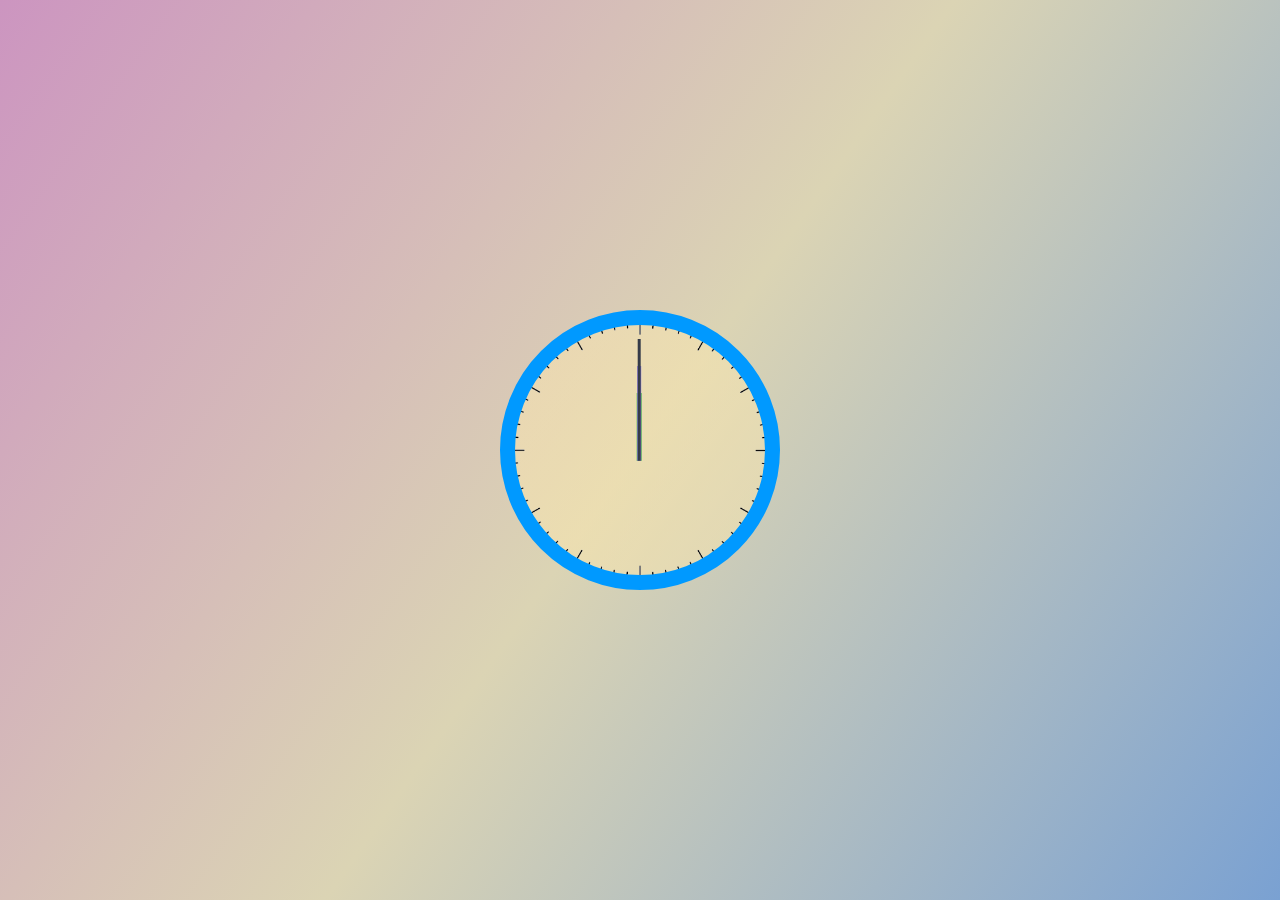
==== Day-2__JavaScript_and_CSS/index.html @ aa9ccfd3 "Designed a Clock with HTML And CSS From Scratch" ====
<!DOCTYPE html>
<html lang="en">
<head>
    <meta charset="UTF-8">
    <meta name="viewport" content="width=device-width, initial-scale=1.0">
    <link rel="stylesheet" href="style.css">
    <title>Js and Css Clock</title>
</head>
<body>
    <div class="container">
        <div class="clock">
            <div class="hour"></div>
            <div class="min"></div>
            <div class="sec"></div>
        </div>
    </div>

    <script>
        
    </script>
</body>
</html>
---- Day-2__JavaScript_and_CSS/style.css ----
* {
    margin: 0;
    padding: 0;
}
body {
    background: linear-gradient(125deg, #cc95c0, #dbd4b4, #7aa1d2);

}
.container {
    display: flex;
    flex-direction: column;
    justify-content: space-around;
    height: 100vh;
}
.container .clock {
    height: 250px;
    width: 250px;
    border: #0099ff solid 15px;
    border-radius: 50%;
    margin: auto;
    position: relative;
    background:  url("clock2.png") top left no-repeat, linear-gradient(to bottom, #ffe9ae71 50%, #ffe9ae71 50%);
    background-size: cover;
    
}
.container .clock .sec {
    width: 54%;
    height: 3px;
    background: linear-gradient(to left, #353b48 90%,transparent 50%);

    position: absolute;
    top: 50%;
    transform: translate(0, -50%) rotate(90deg);
    transform-origin: 92%;
}
.container .clock .min {
    width: 54%;
    height: 4px;
    background: linear-gradient(to left, #8c7ae6 70%,transparent 50%);
    position: absolute;
    top: 50%;
    transform: translate(0, -50%) rotate(90deg);
    transform-origin: 92%;
}
.container .clock .hour {
    width: 54%;
    height: 5px;
    background: linear-gradient(to left, #44bd32 50%,transparent 50%);
    position: absolute;
    top: 50%;
    transform: translate(0, -50%) rotate(90deg);
    transform-origin: 92%;
}
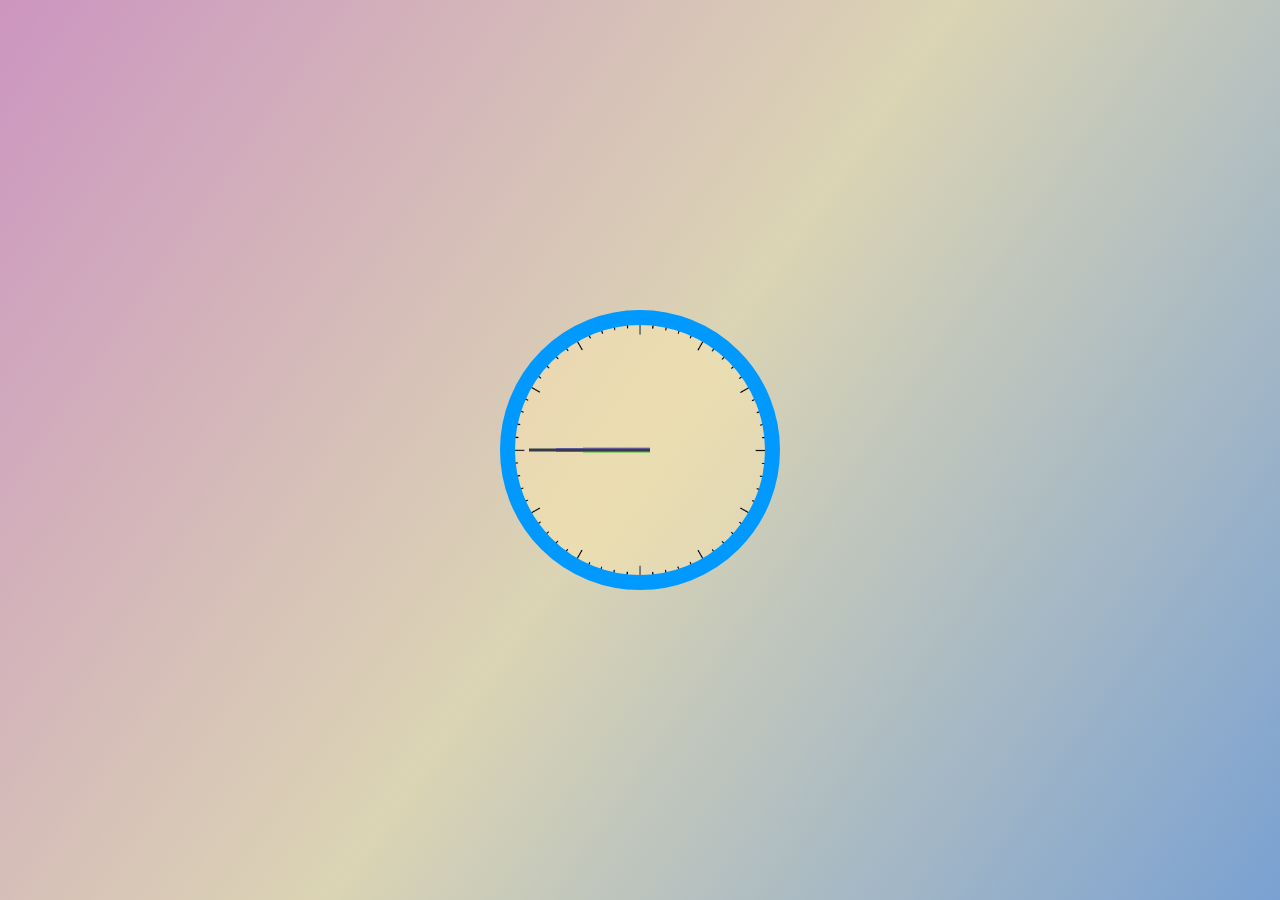
==== commit a1feda25: "All done" ====
--- a/Day-2__JavaScript_and_CSS/index.html
+++ b/Day-2__JavaScript_and_CSS/index.html
@@ -11,12 +11,44 @@
         <div class="clock">
             <div class="hour"></div>
             <div class="min"></div>
-            <div class="sec"></div>
+            <div class="sec" id="myDIV"></div>
         </div>
     </div>
 
     <script>
-        
+        const secHand = document.querySelector(".sec");
+        const minHand = document.querySelector(".min");
+        const hourHand = document.querySelector(".hour");
+
+        function setDate () {
+            const date = new Date();
+
+            const sec = date.getSeconds();
+            var secDegree = ( (sec / 60) * 360 ) + 90;
+            console.log(sec);
+            if (secDegree == 90) {
+                secHand.style.transition = "1ms";
+                secHand.style.transform = `rotate(${secDegree}deg)`;    
+            } else {
+                secHand.style.transition = "100ms";
+                secHand.style.transitionTimingFunction = "cubic-bezier(0.06, 3.14, 0.58, 1)";
+
+                secHand.style.transform = `rotate(${secDegree}deg)`;
+            }
+
+            const min = date.getMinutes();
+            const minDegree = ( (min / 60) * 360 ) + 90;
+
+            minHand.style.transform = `rotate(${minDegree}deg)`;
+            
+            const hour = date.getHours();
+            const hourDegree = ( (hour / 12) * 360 ) + 90;
+
+            hourHand.style.transform = `rotate(${hourDegree}deg)`;
+
+        }
+
+        setInterval( setDate, 1000 );
     </script>
 </body>
 </html>--- a/Day-2__JavaScript_and_CSS/style.css
+++ b/Day-2__JavaScript_and_CSS/style.css
@@ -21,17 +21,16 @@
     position: relative;
     background:  url("clock2.png") top left no-repeat, linear-gradient(to bottom, #ffe9ae71 50%, #ffe9ae71 50%);
     background-size: cover;
-    
 }
 .container .clock .sec {
     width: 54%;
     height: 3px;
     background: linear-gradient(to left, #353b48 90%,transparent 50%);
-
     position: absolute;
     top: 50%;
-    transform: translate(0, -50%) rotate(90deg);
+    transform: translate(0, -50%);
     transform-origin: 92%;
+    transition: 100ms;
 }
 .container .clock .min {
     width: 54%;
@@ -39,8 +38,9 @@
     background: linear-gradient(to left, #8c7ae6 70%,transparent 50%);
     position: absolute;
     top: 50%;
-    transform: translate(0, -50%) rotate(90deg);
+    transform: translate(0, -50%);
     transform-origin: 92%;
+    transition: 100ms;
 }
 .container .clock .hour {
     width: 54%;
@@ -48,6 +48,7 @@
     background: linear-gradient(to left, #44bd32 50%,transparent 50%);
     position: absolute;
     top: 50%;
-    transform: translate(0, -50%) rotate(90deg);
+    transform: translate(0, -50%);
     transform-origin: 92%;
-}+    transition: 100ms;
+}
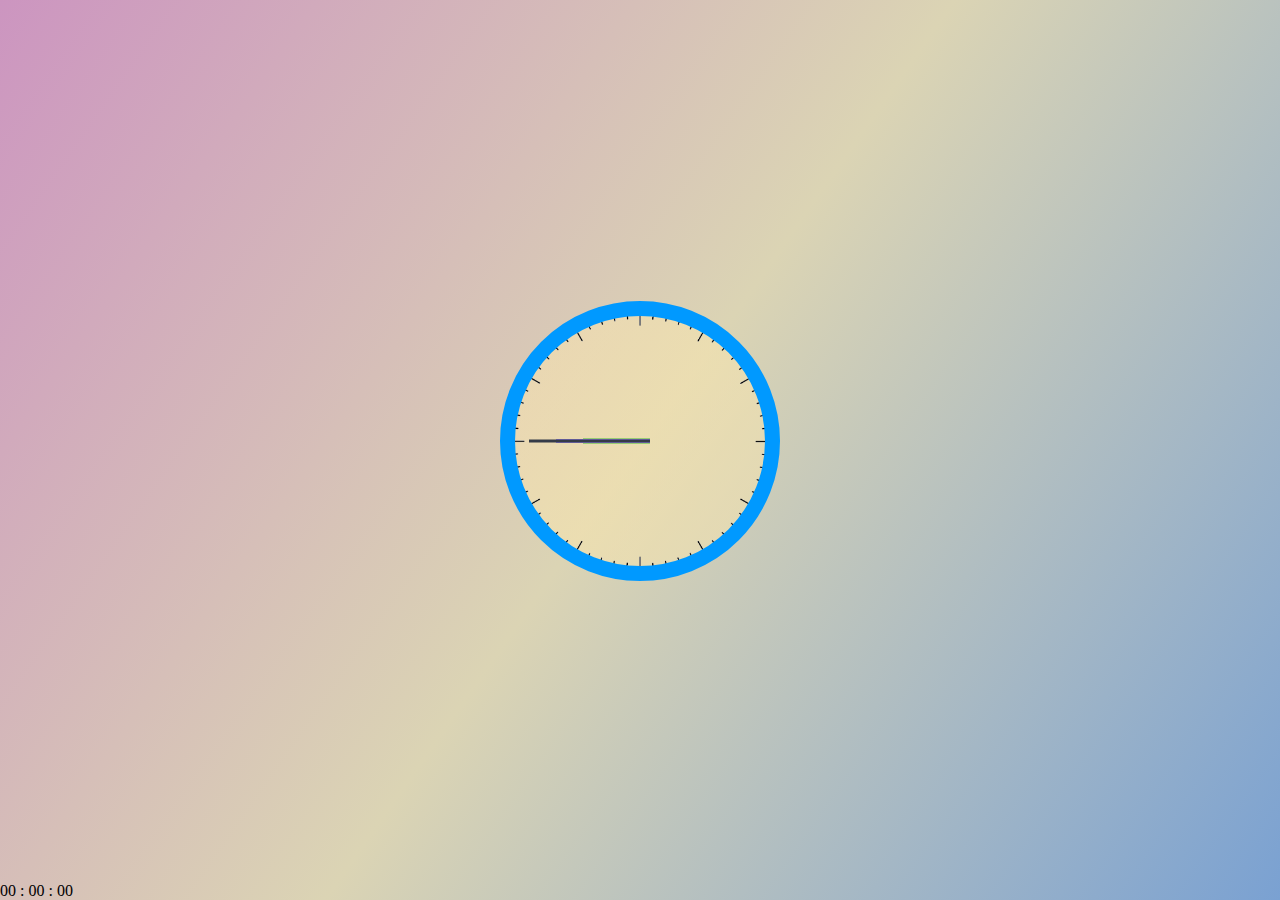
==== commit bcf1ba7b: "Bug fix" ====
--- a/Day-2__JavaScript_and_CSS/index.html
+++ b/Day-2__JavaScript_and_CSS/index.html
@@ -13,7 +13,9 @@
             <div class="min"></div>
             <div class="sec" id="myDIV"></div>
         </div>
+        <p><span id="hour">00</span> : <span id="min">00</span> : <span id="sec">00</span></p>
     </div>
+
 
     <script>
         const secHand = document.querySelector(".sec");
@@ -23,6 +25,7 @@
         function setDate () {
             const date = new Date();
 
+            // Second
             const sec = date.getSeconds();
             var secDegree = ( (sec / 60) * 360 ) + 90;
             console.log(sec);
@@ -32,23 +35,35 @@
             } else {
                 secHand.style.transition = "100ms";
                 secHand.style.transitionTimingFunction = "cubic-bezier(0.06, 3.14, 0.58, 1)";
-
                 secHand.style.transform = `rotate(${secDegree}deg)`;
             }
+            document.getElementById("sec").innerText = prependZero(sec);
 
+            // Minute
             const min = date.getMinutes();
             const minDegree = ( (min / 60) * 360 ) + 90;
 
             minHand.style.transform = `rotate(${minDegree}deg)`;
+            document.getElementById("min").innerText = prependZero(min);
             
+
+            // Hours
             const hour = date.getHours();
-            const hourDegree = ( (hour / 12) * 360 ) + 90;
+            const hourDegree = ( (hour / 12) * 360 ) + 90 + (minDegree - 90) / 12;
 
             hourHand.style.transform = `rotate(${hourDegree}deg)`;
+            document.getElementById("hour").innerText = prependZero(hour);
 
         }
 
         setInterval( setDate, 1000 );
+
+        function prependZero(number) {
+            if (number < 10)
+                return "0" + number;
+            else
+                return number;
+        }
     </script>
 </body>
 </html>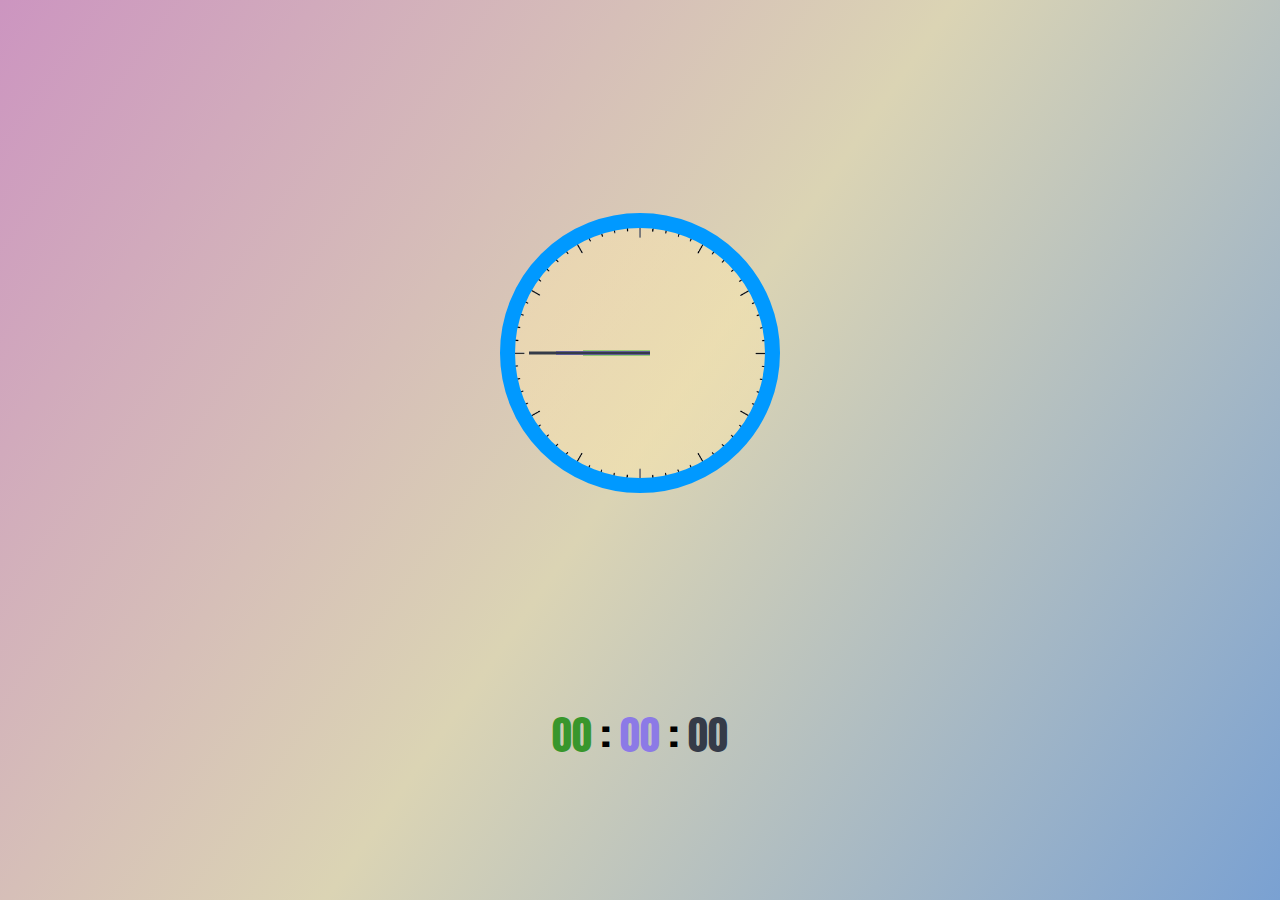
==== commit 46d5d588: "Final Touch" ====
--- a/Day-2__JavaScript_and_CSS/index.html
+++ b/Day-2__JavaScript_and_CSS/index.html
@@ -3,6 +3,8 @@
 <head>
     <meta charset="UTF-8">
     <meta name="viewport" content="width=device-width, initial-scale=1.0">
+    <link rel="preconnect" href="https://fonts.gstatic.com">
+    <link href="https://fonts.googleapis.com/css2?family=Anton&display=swap" rel="stylesheet">
     <link rel="stylesheet" href="style.css">
     <title>Js and Css Clock</title>
 </head>
--- a/Day-2__JavaScript_and_CSS/style.css
+++ b/Day-2__JavaScript_and_CSS/style.css
@@ -52,3 +52,22 @@
     transform-origin: 92%;
     transition: 100ms;
 }
+
+.container p {
+    font-family: 'Anton', sans-serif;
+    font-size: 2.5em;
+    text-align: center;
+    padding-bottom: 15vh;
+}
+
+.container p #sec {
+    color: #353b48;
+}
+
+.container p #min {
+    color: #8c7ae6;
+}
+
+.container p #hour {
+    color: #38962c;
+}